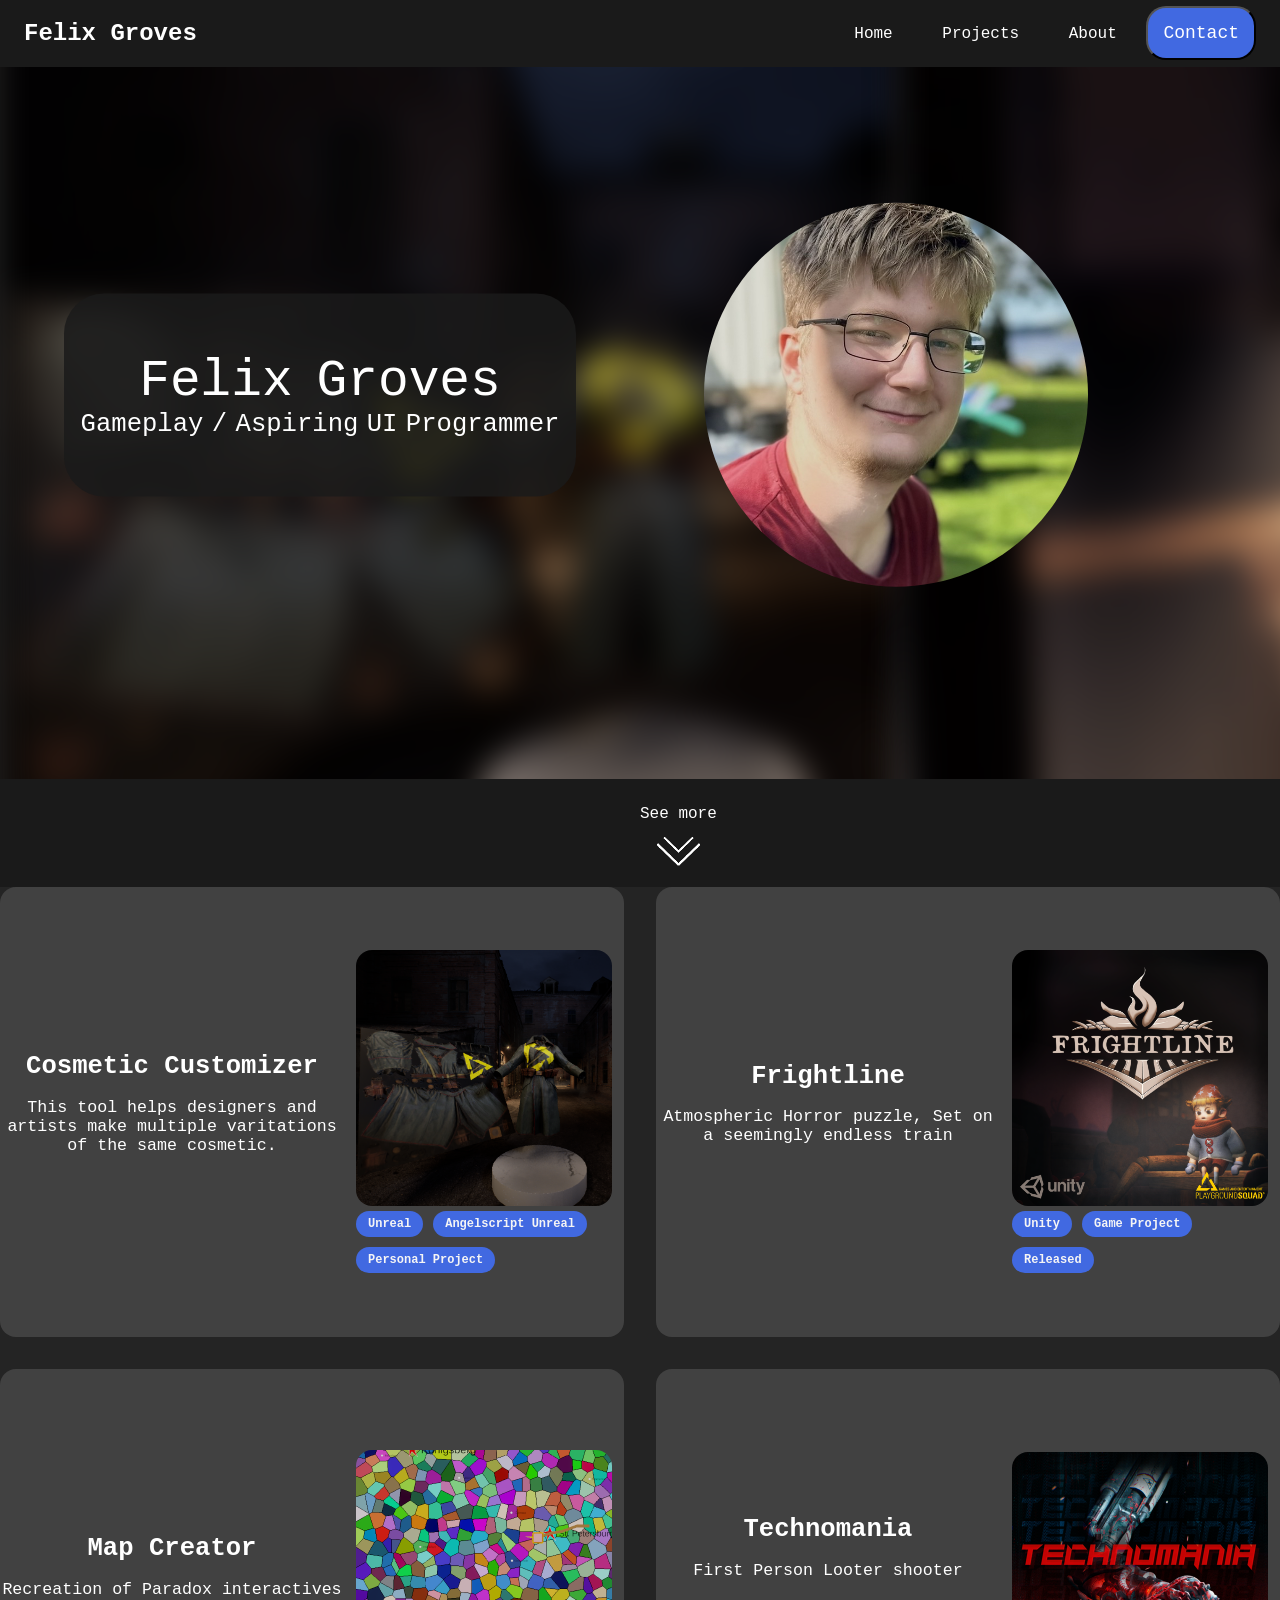
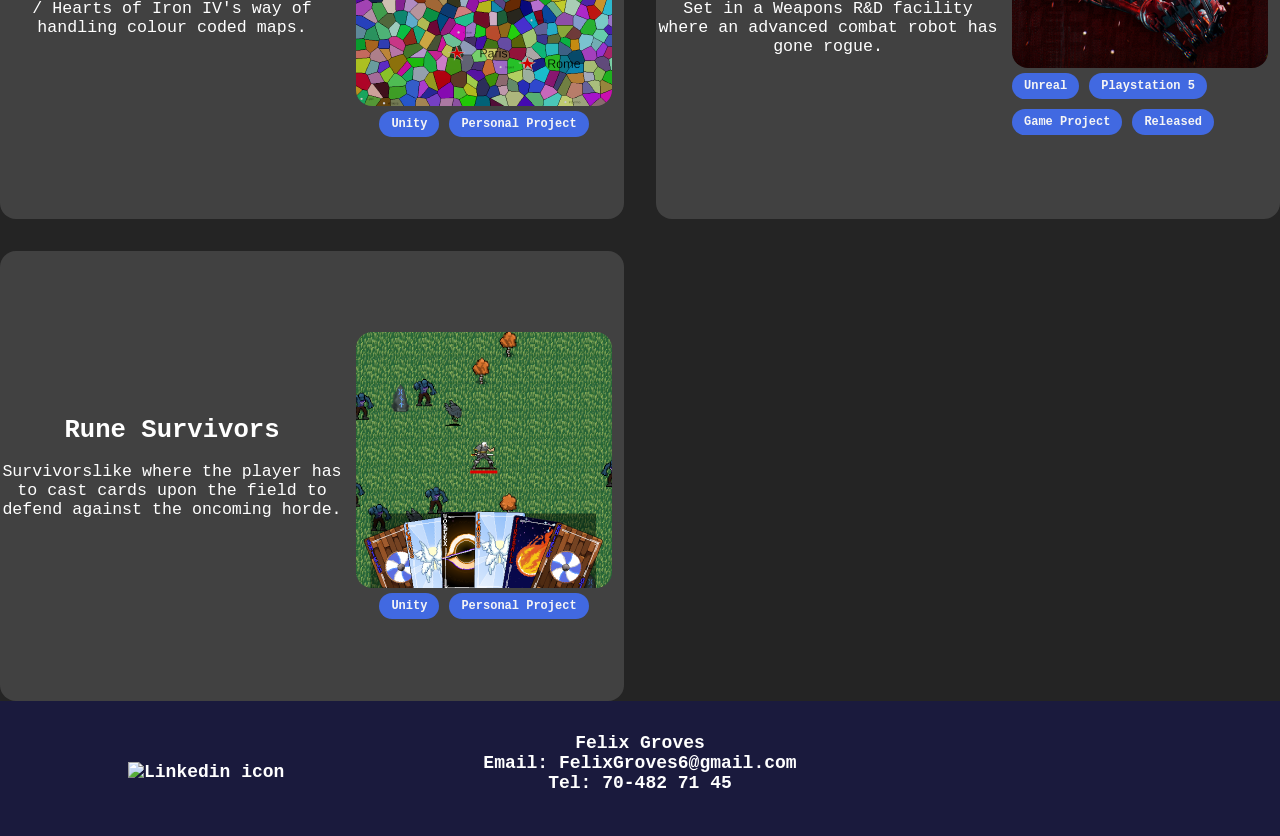
==== index.html @ 3f86c744 "New index style" ====
<!DOCTYPE html>
<html lang="en">
<head>
    <!-- Google tag (gtag.js) -->
<script async src="https://www.googletagmanager.com/gtag/js?id=G-2V5FHV90M7"></script>
<script>
  window.dataLayer = window.dataLayer || [];
  function gtag(){dataLayer.push(arguments);}
  gtag('js', new Date());

  gtag('config', 'G-2V5FHV90M7');
</script>
    <meta charset="UTF-8">
    <meta name="viewport" content="width=device-width, initial-scale=1.0">
    <title>Felix Groves Portfolio</title>

    <link href="https://fonts.googleapis.com/icon?family=Material+Icons"
      rel="stylesheet">
<link rel="stylesheet" href="css/GLOBAlstyle.css">
<link rel="stylesheet" href="css/HOMEstyle.css">
</head>

<body>
        <nav class="navigation">
            <div class="nav-left">
                <h1>Felix Groves</h1>
            </div>
            <div class="nav-right">
                <ul>
                <li><a href="index.html">Home</a></li>
                <li><a href="projectsPage.html">Projects</a></li>
                <li><a href="aboutme.html">About</a></li>
                <button class="contact" popovertarget="contactPopup">Contact</button>
            </ul>
            </div>
            <div id="contactPopup" popover>
                <div class="innerBorder">
                    <h2 id="ContactInfo"><strong>Contact Information</strong></h2>
                    <p><a href="mailto:FelixGroves6@gmail.com"><strong>Email:</strong> FelixGroves6@gmail.com</a></p>
                    <p><a href="tel:+46-70-482-71-45"><strong>Phone:</strong> 70-482 71 45</a></p>
                </div>
            </div>
        </nav>
    


    <section class="Intro">
        <div class="titleName">
            <p1><br>Felix Groves</p1>
            <br/>
            <p4>Gameplay / Aspiring UI Programmer<br> <br><br> </p4>
            
        </div>
        <img src="Images/Selfportrait.png" alt="profilePic" class="profilePic">
        <div class="IntroShutoff"></div>

        <!-- First set of images-->
         <div class="infinite-track">
        <img src="Images/CustomizerSnap.png" alt="1" >
        <img src="Images/FrightLineSnap.png"    alt="2" >
        <img src="Images/TechnomaniaSnap.png" alt="3" >
        <img src="Images/CardSurvivorSNAP.png"   alt="4" >
        <!-- duplicate set for seamless looping-->
        <img src="Images/CustomizerSnap.png" alt="1" >
        <img src="Images/FrightLineSnap.png"    alt="2" >
        <img src="Images/TechnomaniaSnap.png"           alt="3" >
        <img src="Images/CardSurvivorSNAP.png"   alt="4" >
        </div>

        <div class="SeeMore">

            <a href="#ProjectPreview" class="scroll-down"> 
                See more 
                <div><img src="Images/SeeMoreArrow.png" alt="SeeMoreArrow" class="arrow" ></div>
            </a>
        </div>

    </section>  
    <section id="ProjectPreview">
        <div class="projectView">
            <div class="ProjectText">
                <h class="projectTitle">Cosmetic Customizer</h>
                <p class="projectSubject">This tool helps designers and artists make multiple varitations of the same cosmetic.</p>
            </div>
            <div class="ProjectIMGs">
                <a href="Projects/MeshCustom/MeshCostum.html"><img src="Images/CustomizerSnap.png"></a>
                <div class="projectSoftware";>
                    <span><strong>Unreal</strong></span>
                    <span><strong>Angelscript Unreal</strong></span>
                    <span><strong>Personal Project</strong></span>
                </div>
            </div>
        </div>
        <div class="projectView">
            <div class="ProjectText">
                <h class="projectTitle">Frightline</h>
                <p class="projectSubject">Atmospheric Horror puzzle, Set on a seemingly endless train</p>
            </div>
            <div class="ProjectIMGs">
                <a href="Projects/Frightline/FrightlinePage.html"><img src="Images/SquareFrightline.png"></a>
                <div class="projectSoftware";>
                    <span><strong>Unity</strong></span>
                    <span><strong>Game Project</strong></span>
                    <span><strong>Released</strong></span>
                </div>
            </div>
        </div>
        <div class="projectView">
            <div class="ProjectText">
                <h class="projectTitle">Map Creator</h>
                <p class="projectSubject">Recreation of Paradox interactives / Hearts of Iron IV's way of handling colour coded maps.</p>
            </div>
            <div class="ProjectIMGs">
                <a href="Projects/MapCreator/MapPage.html"><img src="Images/MapProjectSNAP.png"></a>
                <div class="projectSoftware";>
                    <span><strong>Unity</strong></span>
                    <span><strong>Personal Project</strong></span>
                </div>
            </div>
        </div>
        <div class="projectView">
            <div class="ProjectText">
                <h class="projectTitle">Technomania</h>
                <p class="projectSubject">First Person Looter shooter<br><br>Set in a Weapons R&D facility where an advanced combat robot has gone rogue.</p>
            </div>
            <div class="ProjectIMGs">
                <a href="Projects/Technomania/Technomania.html"><img src="Images/Technomania-Cover.png"></a>
                <div class="projectSoftware";>
                    <span><strong>Unreal</strong></span>
                    <span><strong>Playstation 5</strong></span>
                    <span><strong>Game Project</strong></span>
                    <span><strong>Released</strong></span>
                </div>
            </div>
        </div>
        <div class="projectView">
            <div class="ProjectText">
                <h class="projectTitle">Rune Survivors</h>
                <p class="projectSubject">Survivorslike where the player has to cast cards upon the field to defend against the oncoming horde.</p>
            </div>
            <div class="ProjectIMGs">
                <a href="Projects/CardSurvivors/CardSurvivors.html"><img src="Images/CardSurvivorSNAP.png"></a>
                <div class="projectSoftware";>
                    <span><strong>Unity</strong></span>
                    <span><strong>Personal Project</strong></span>
                </div>
            </div>
        </div>
    </section>
    <footer>
        <div>
            <h1>Felix Groves</p1> <br>
            <p1><a href="mailto:FelixGroves6@gmail.com">Email: FelixGroves6@gmail.com</a></p1><br>
            <p1><a href="tel:+46-70-482-71-45">Tel: 70-482 71 45</a></p1><br>
            <a href="https://www.linkedin.com/in/felix-groves/" target="_blank" class="Linkedin">
            <img id="linkedin" src="https://upload.wikimedia.org/wikipedia/commons/c/ca/LinkedIn_logo_initials.png" alt="Linkedin icon" id="LinkedinImg"/>
            </a>
        </div>
    </footer>
    <a href="#" class="back2top">
        <span class="material-icons">arrow_upward</span>

    </a>
</body>
</html>
---- css/GLOBAlstyle.css ----
html{
    scroll-behavior:  smooth;
}
body{
    background: rgb(36, 36, 36);
    color: white;
    font-family: 'Courier New', Courier, monospace;
    margin: 0;
    padding: 0;
    overflow-x: hidden ;
}
.navigation {
    position: sticky;
    background-color: rgb(26,26,26);
    display: grid;
    grid-template-columns: auto 1fr auto;
    align-items: center;
    top: 0;
    padding-right: 1.5rem;
    padding-left: 1.5rem;
    z-index: 15;
}
.nav-left {
    display: flex;
    gap: 1.5rem;
    align-items: center;
}
.nav-right {
    display: flex;
    gap: 1.5rem;
    grid-column: 3;
    align-items: center;
}
.nav-right li{
    color: white;
    text-decoration: none;
}
.nav-right a{
    color: white;
    text-decoration: none;
}
h1 {
    color: white;
}
header{
    background-color: rgb(26, 26, 26);
    padding: 20px;
    display: flex;
    justify-content: space-between;
    
}
ul{
    margin: 0;
    padding: 0;
    text-decoration: none;
}
li{
    display: inline-block;
    margin: 0 20px 0;
}
a{
    text-decoration: none;
    color: white;
}
.contact{
    background:royalblue;
    color: white;
    padding: 15px;
    border-radius: 20px;
    font-size: large;
    font-family: 'Courier New', Courier, monospace;
}
[popover]{
    border: 1px solid black;
    padding: 1.5rem;
    border-radius: 8px;
    box-shadow: 0 10px 25px rgba(0,0,0,0.1);

    margin-right: 0%;
    margin-top: 4.25%;

    background-color: rgb(39, 36, 36);
}
.innerBorder{
    background-color: rgb(61, 65, 65);
    padding: 1.5rem;
    border-radius: 8px;
}
#ContactInfo{
    font-size: large;
    color: aliceblue;
}
[popover]::backdrop {
    background-color: rgba(0, 0, 0, 0.3);
}
footer{
    position: absolute;
    height: 15%;
    width: 100%;
    background-color: rgb(26, 26, 61);
    text-align: center;
}
footer h1{
    margin-top: 2.5%;
    font-size: large;
}

.Linkedin img{
   height: 4vh;
    position:absolute;
    left: 10%;
    top: 45%;
}
.back2top{
    position: fixed;
    bottom: 2rem;
    right: 2rem;
    display: inline-flex;
    align-items: center;
    justify-content: center;
    background-color: royalblue;
    border-radius: 0.5rem;
    padding: 0.5rem;
    text-decoration: none;
    transition: 0.2s ease-out;
}
.back2top span{
    color: white;
    font-size: 2rem;
    transition: 0.2s ease-out;
}
.back2top:hover{
    background-color: royalblue;
}
.back2top:hover span{
    transform: translateY((1rem));
}
---- css/HOMEstyle.css ----
section{
    display: flex;
    flex-direction: row;
}
.Intro{
    position: relative;
    width: 100%;
    height: calc(100vh - 80px);
    overflow: hidden;
    display: flex;
    align-items: center;
    
}
.titleName{
    position: absolute;
    top: 40%;
    left: 25%;
    transform: translate(-50%,-50%);
    z-index: 10;
    width: 40vw;
    height: auto;
    text-align: center;
    color: white;
    pointer-events: none;
    font-family: 'Courier New', Courier, monospace;;
    background-color: rgb(26,26,26,0.85);
    border-radius: 2.5rem;
    
}
.titleName p1{
font-size: 4vw;
    word-spacing: -7px;
    font-weight: 300;
    text-wrap: nowrap;

}
.titleName p4{
    font-size: 2vw;
    word-spacing: -7px;
    font-weight: 300;
    text-wrap: nowrap;
    
}

.profilePic{
    width: 50vw;
    position: absolute;
     z-index: 10;
     top: 40%;
    right: 30%;
    transform: translate(50%,-50%);
    clip-path: circle(30%);
    border-color: black;
}
.IntroShutoff{
    position: absolute;
    z-index: 9;
    width: 100%;
    height: 12vh;
    bottom: 0%;
    background-color: rgb(26,26,26);

}

.WelcomeImage{
    height: 100%;
    z-index: -100;
    object-fit: cover;
    object-position: center;
}
.infinite-track{
display: flex;
width: calc(200% + 40px);
animation: scrollHorizontal 20s linear infinite;
}
.infinite-track img{
    width: 100vw;
    height: 100vh;
    object-fit: cover;
    filter: blur(1rem);
}
@keyframes scrollHorizontal {
    0% { transform: translateX(0);}
    100% { transform: translateX(-99%);}
}

.SeeMore{
    z-index: 10;
    position: absolute;
    margin: 0 auto;
    transform: translate(-50%,-50%);
    bottom: 10%;
    left: 50%;
}

.scroll-down {
    position: absolute;
    text-decoration: none;
    color: white;
    text-align: center;
    text-wrap: nowrap;
    animation: bobbing 2s infinite ease-in-out;
    
}

.arrow{    
    display: inline-block;
    padding: 5%;
    width: 55%;
    
    margin-top: 10px;
}
@keyframes bobbing {
    0%, 100% { transform: translate(-50%,0);}
    50% {transform: translate(-50%, -15%);}
}


#ProjectPreview{
    width: auto;
    height: auto;
    display:grid;
    grid-template-columns: repeat(2, 1fr);
    align-items: center;
    justify-items: center;
    row-gap: 2rem;
    column-gap: 2rem;
}
    .projectView{
        width: auto;
    height: 50vh;
    background-color: rgb(94, 94, 94,0.5);
    display: flex;
    margin: 0 auto;
    align-items: center;
    justify-items: center;
    text-align: center;
    border-radius: 1rem;

    }
        .ProjectText{
            display: flex;
            flex-direction: column;
        }
            .projectTitle{
                font-size: 2vw;
                font-weight: 900;
            }
            .projectSubject{
                font-size: 1.3vw;
            }

        .ProjectIMGs{
            display: flex;
            flex-direction: column;
            align-items: center;
            padding: 6px 12px;
        }
        .ProjectIMGs img{
            width: 20vw;
            height: auto;
            border-radius: 1rem;
        }
            .projectSoftware{
                display: flex;
                gap: 10px;
                flex-wrap: wrap;
                
            }
            .projectSoftware span{
                background: royalblue;
                padding: 6px 12px;
                border-radius: 20px;
                font-size: 0.75rem;
                color: whitesmoke;
            }
            .projectSoftware img{
                width: 10vw;
            }

















h2{
   
    margin: 0 auto;
    margin-top: 5%;
    right: 50%;
    font-size: xxx-large;
    height: 5%;
}
.articleDesc{
    display: flex;
    flex-direction: column;

}
.articleDesc p2{
    margin-top:35%;
    font-size: xx-large;
    width: 45rem;
    z-index: 11;
}
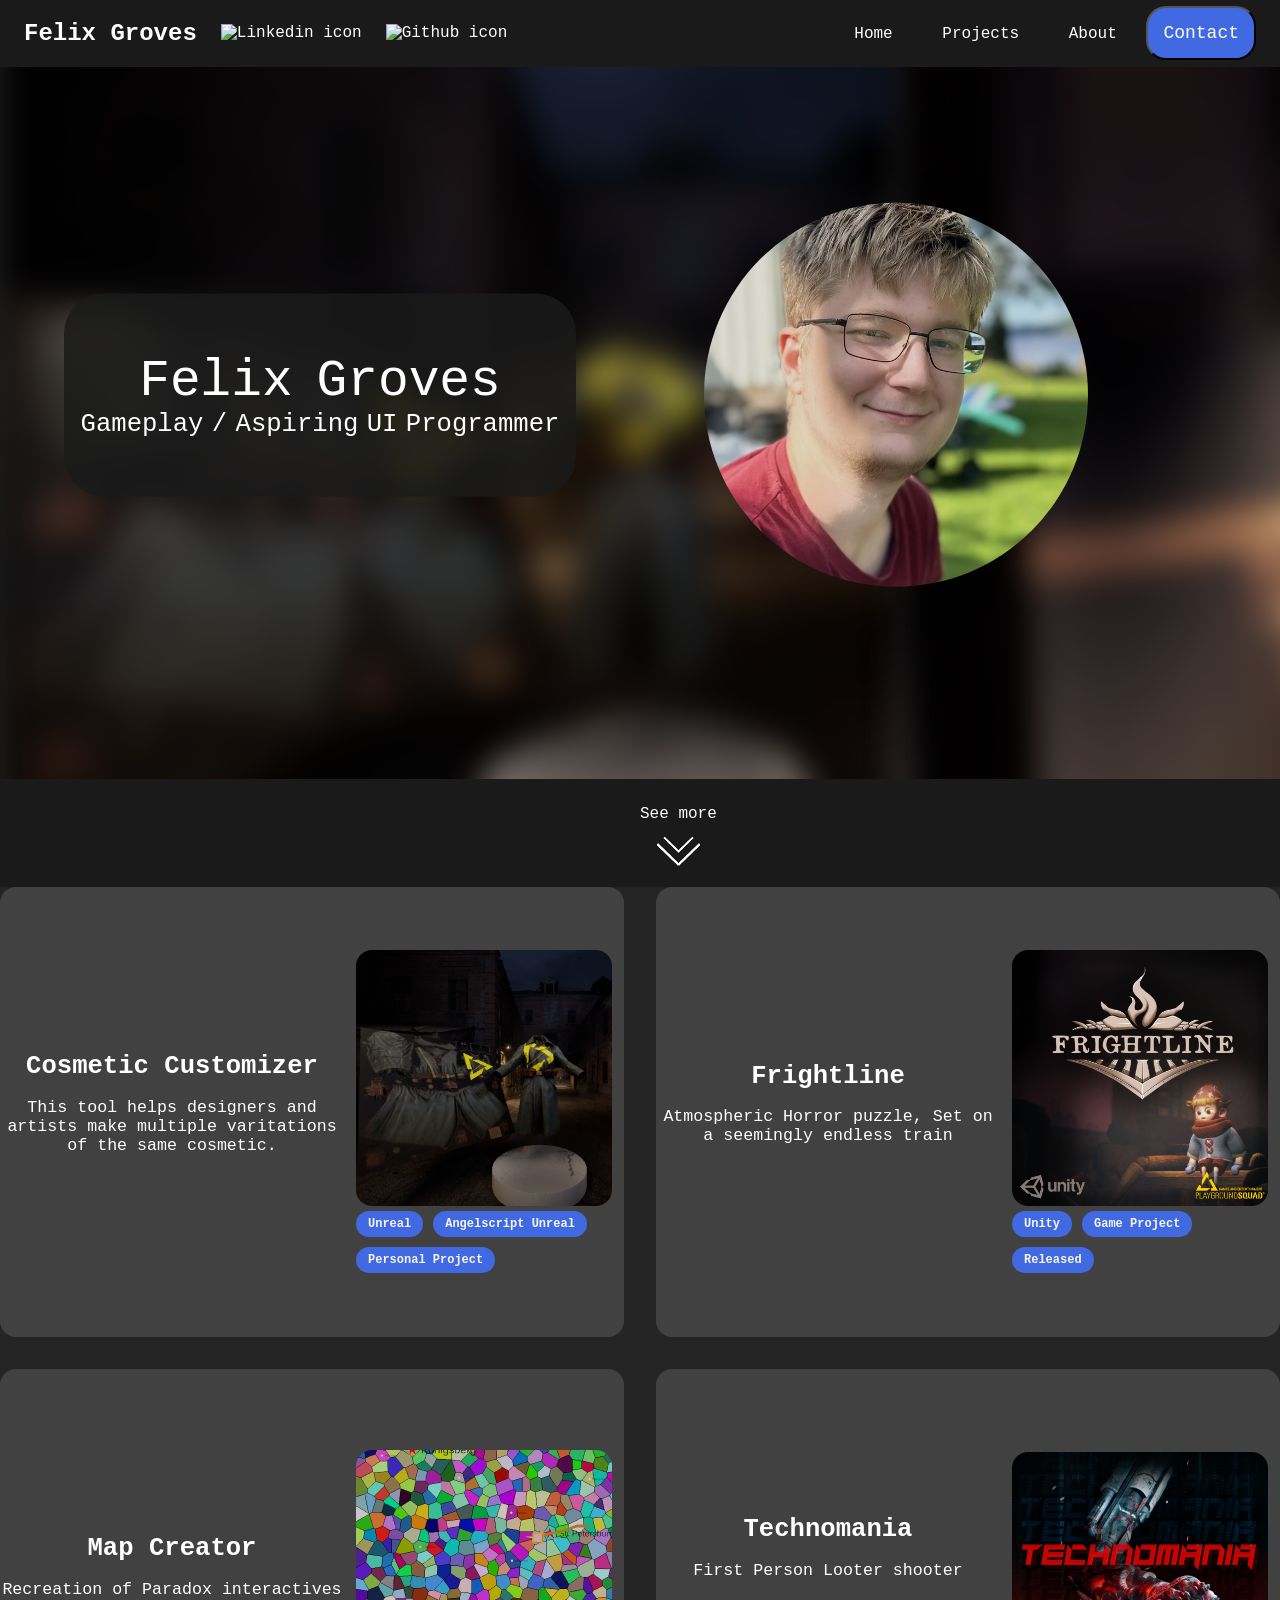
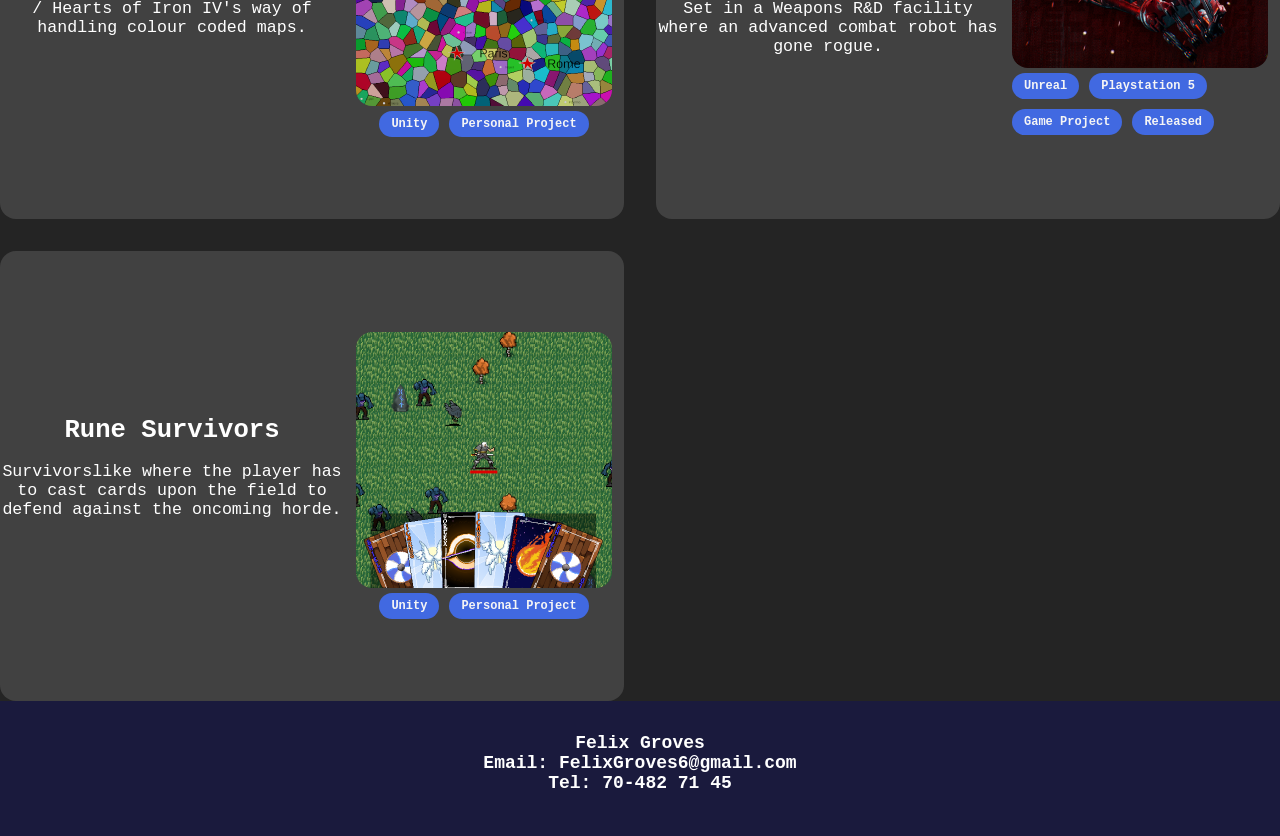
==== commit 99f5f435: "New icons" ====
--- a/index.html
+++ b/index.html
@@ -24,6 +24,11 @@
         <nav class="navigation">
             <div class="nav-left">
                 <h1>Felix Groves</h1>
+                <a href="https://www.linkedin.com/in/felix-groves/" target="_blank" class="Linkedin">
+                <img id="linkedin" src="https://upload.wikimedia.org/wikipedia/commons/c/ca/LinkedIn_logo_initials.png" alt="Linkedin icon" id="LinkedinImg"/>
+
+                <a href="https://github.com/GrinGich" target="_blank" class="Github">
+                <img id="linkedin" src="https://upload.wikimedia.org/wikipedia/commons/thumb/2/24/Github_logo_svg.svg/640px-Github_logo_svg.svg.png" alt="Github icon" id="GithubIcon"/>
             </div>
             <div class="nav-right">
                 <ul>
@@ -152,8 +157,7 @@
             <h1>Felix Groves</p1> <br>
             <p1><a href="mailto:FelixGroves6@gmail.com">Email: FelixGroves6@gmail.com</a></p1><br>
             <p1><a href="tel:+46-70-482-71-45">Tel: 70-482 71 45</a></p1><br>
-            <a href="https://www.linkedin.com/in/felix-groves/" target="_blank" class="Linkedin">
-            <img id="linkedin" src="https://upload.wikimedia.org/wikipedia/commons/c/ca/LinkedIn_logo_initials.png" alt="Linkedin icon" id="LinkedinImg"/>
+
             </a>
         </div>
     </footer>
--- a/css/GLOBAlstyle.css
+++ b/css/GLOBAlstyle.css
@@ -24,6 +24,9 @@
     display: flex;
     gap: 1.5rem;
     align-items: center;
+}
+.nav-left img{
+    
 }
 .nav-right {
     display: flex;
@@ -106,8 +109,12 @@
 }
 
 .Linkedin img{
-   height: 4vh;
-    position:absolute;
+    height: 4vh;
+    left: 10%;
+    top: 45%;
+}
+.Github img{
+    height: 4vh;
     left: 10%;
     top: 45%;
 }
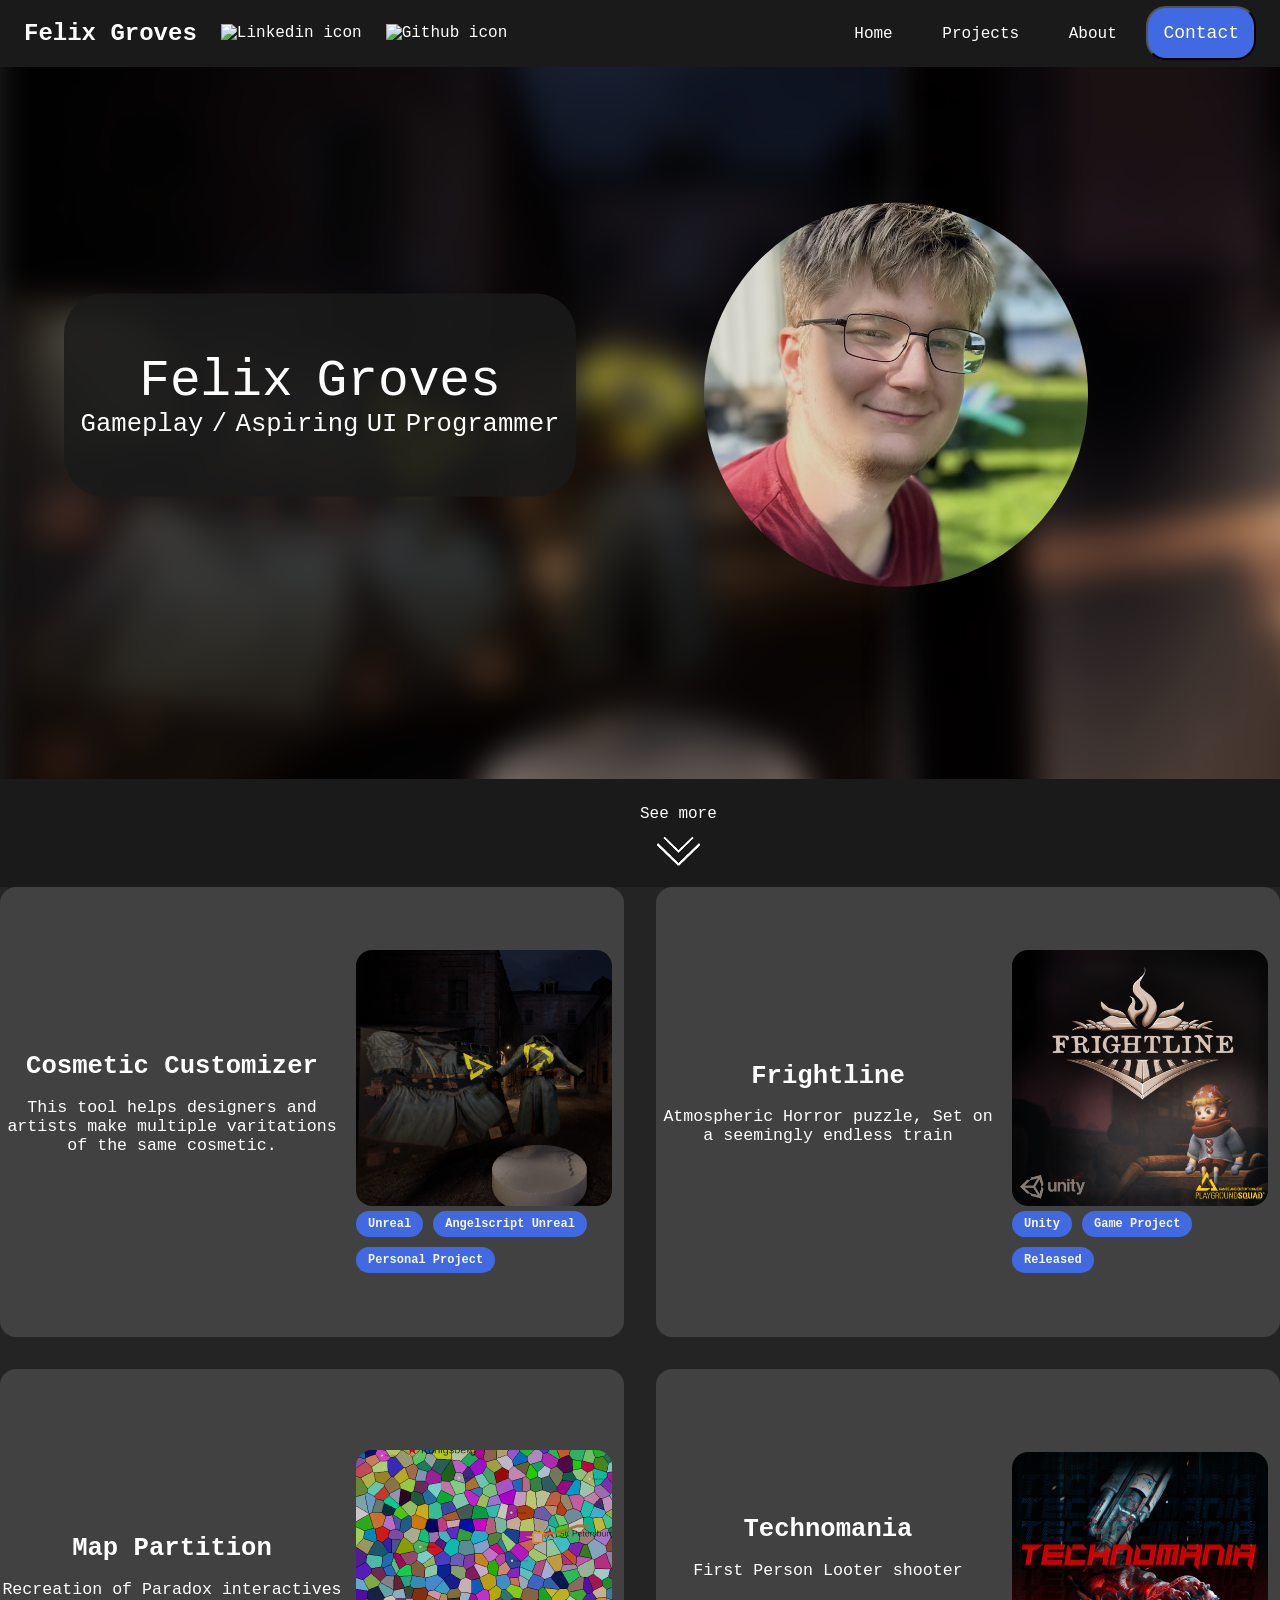
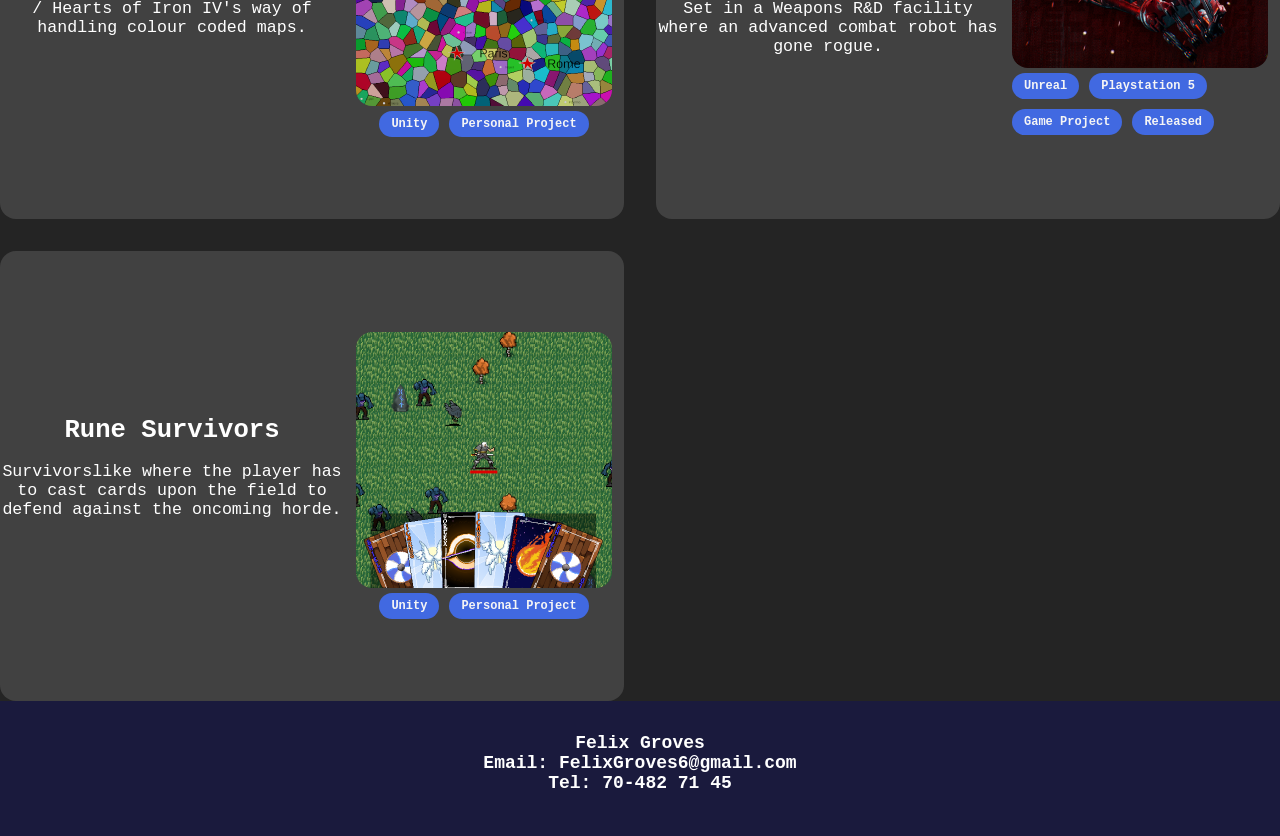
==== commit d15eb1ec: "Updated the Map Partition Page" ====
--- a/index.html
+++ b/index.html
@@ -112,7 +112,7 @@
         </div>
         <div class="projectView">
             <div class="ProjectText">
-                <h class="projectTitle">Map Creator</h>
+                <h class="projectTitle">Map Partition</h>
                 <p class="projectSubject">Recreation of Paradox interactives / Hearts of Iron IV's way of handling colour coded maps.</p>
             </div>
             <div class="ProjectIMGs">
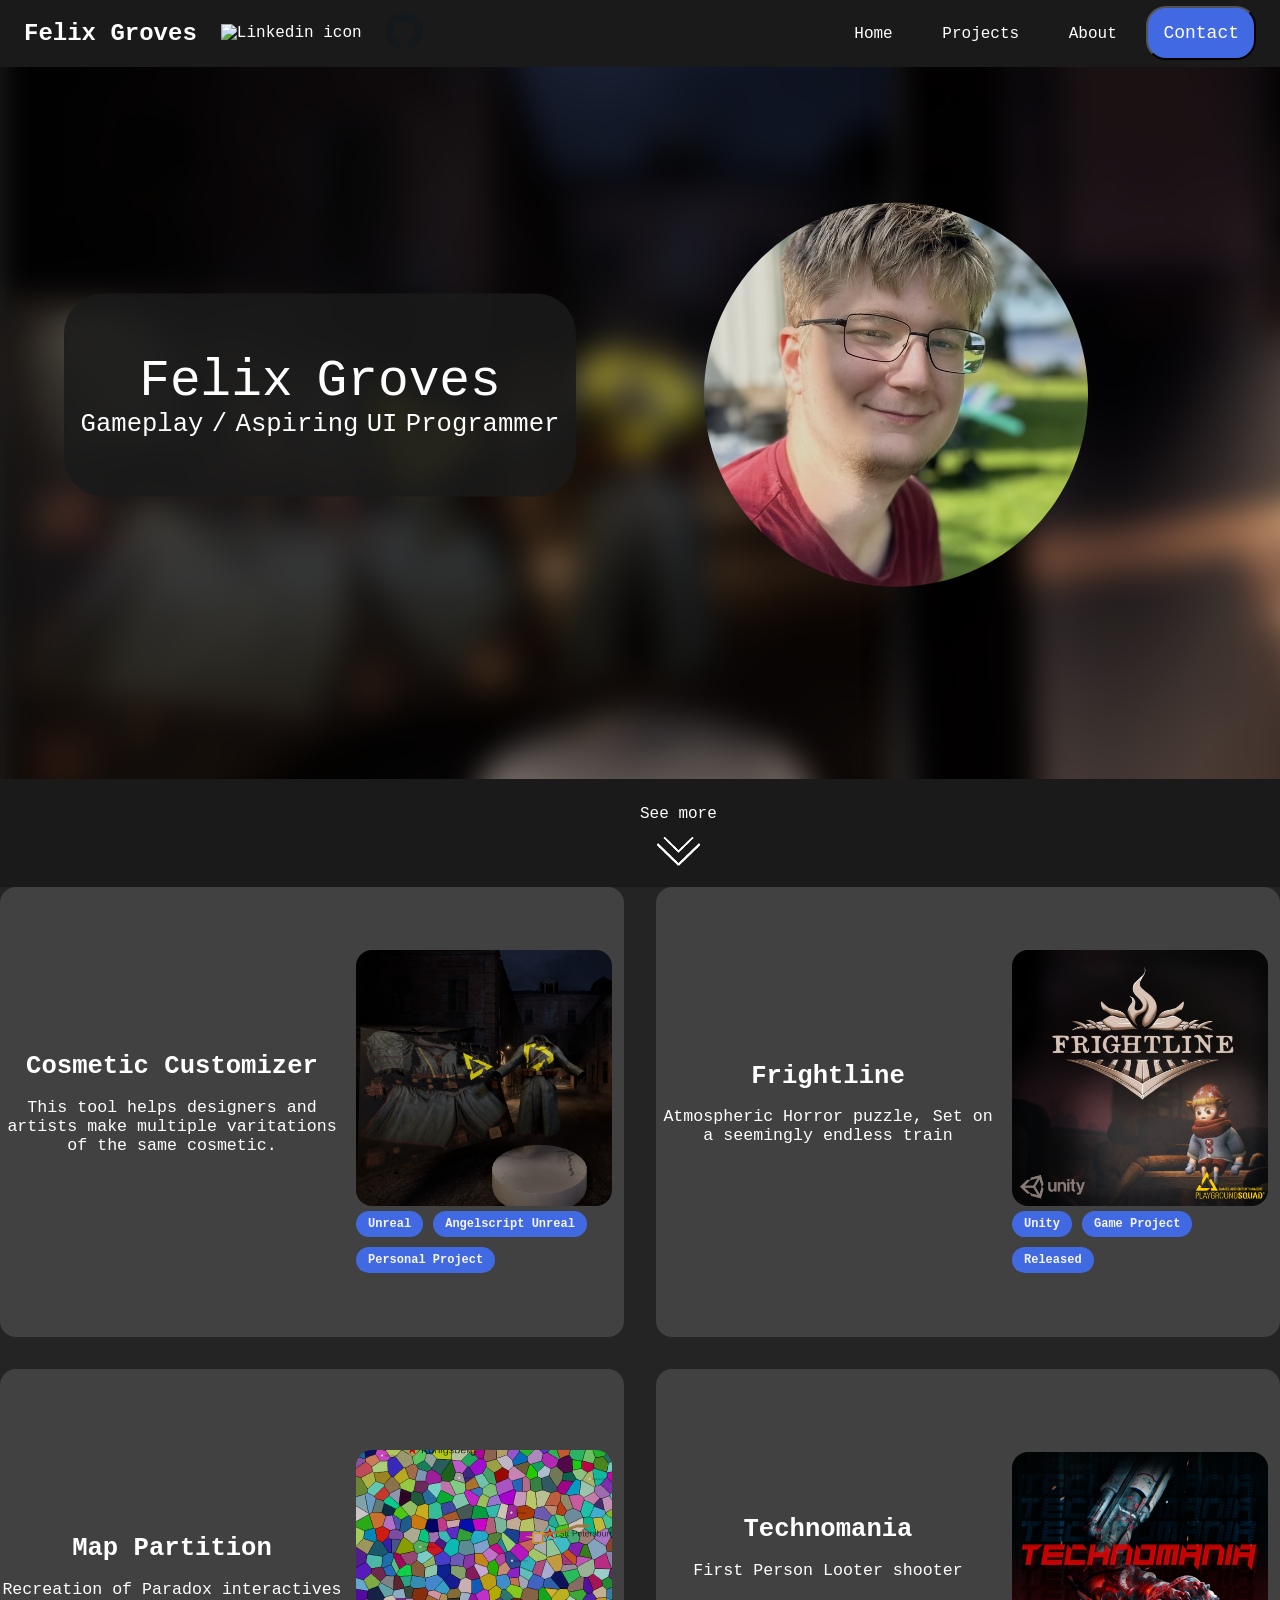
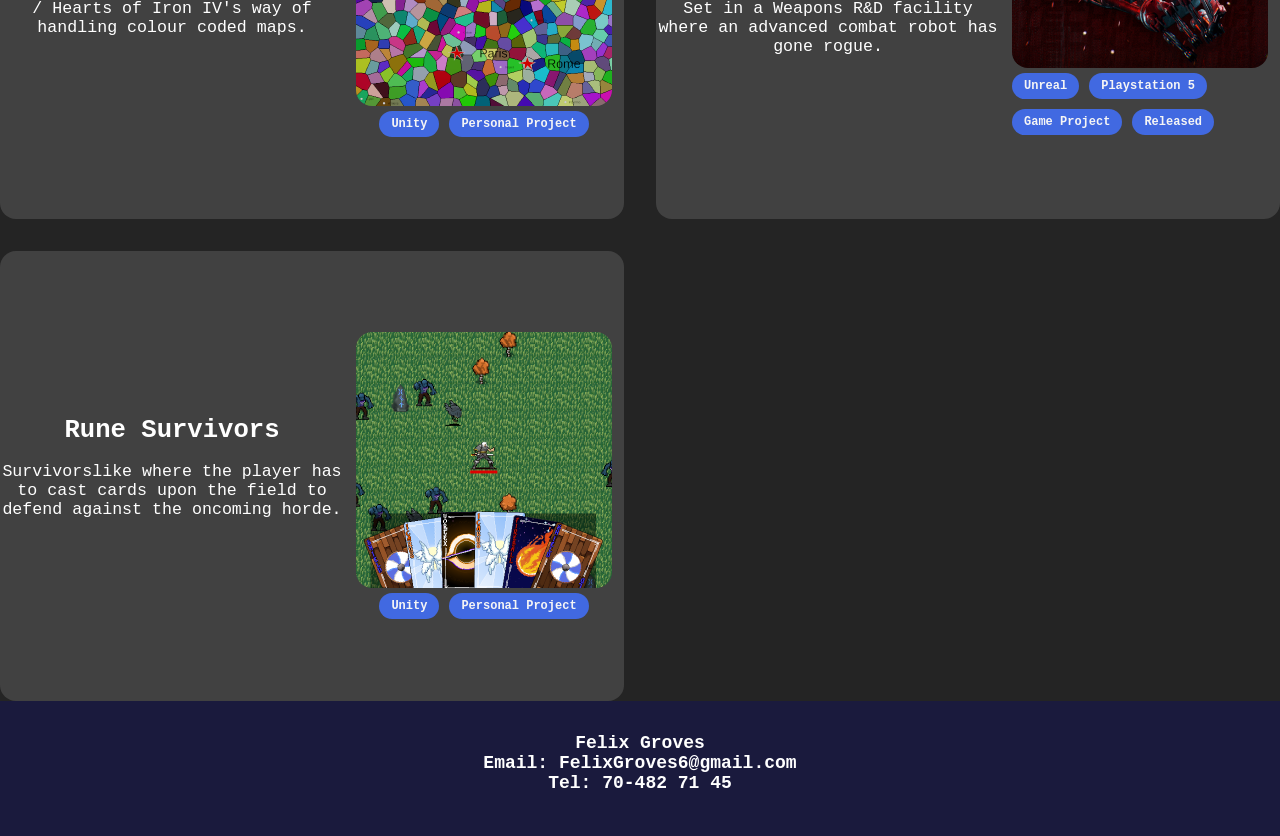
==== commit 28fc59d5: "Fixed Github Icon" ====
--- a/index.html
+++ b/index.html
@@ -23,12 +23,12 @@
 <body>
         <nav class="navigation">
             <div class="nav-left">
-                <h1>Felix Groves</h1>
+                <h1><a href="index.html">Felix Groves</a></h1>
                 <a href="https://www.linkedin.com/in/felix-groves/" target="_blank" class="Linkedin">
                 <img id="linkedin" src="https://upload.wikimedia.org/wikipedia/commons/c/ca/LinkedIn_logo_initials.png" alt="Linkedin icon" id="LinkedinImg"/>
 
                 <a href="https://github.com/GrinGich" target="_blank" class="Github">
-                <img id="linkedin" src="https://upload.wikimedia.org/wikipedia/commons/thumb/2/24/Github_logo_svg.svg/640px-Github_logo_svg.svg.png" alt="Github icon" id="GithubIcon"/>
+                <img id="Github" src="../../Images/Octicons-mark-github.svg.png" alt="Github icon" id="GithubIcon"/>
             </div>
             <div class="nav-right">
                 <ul>
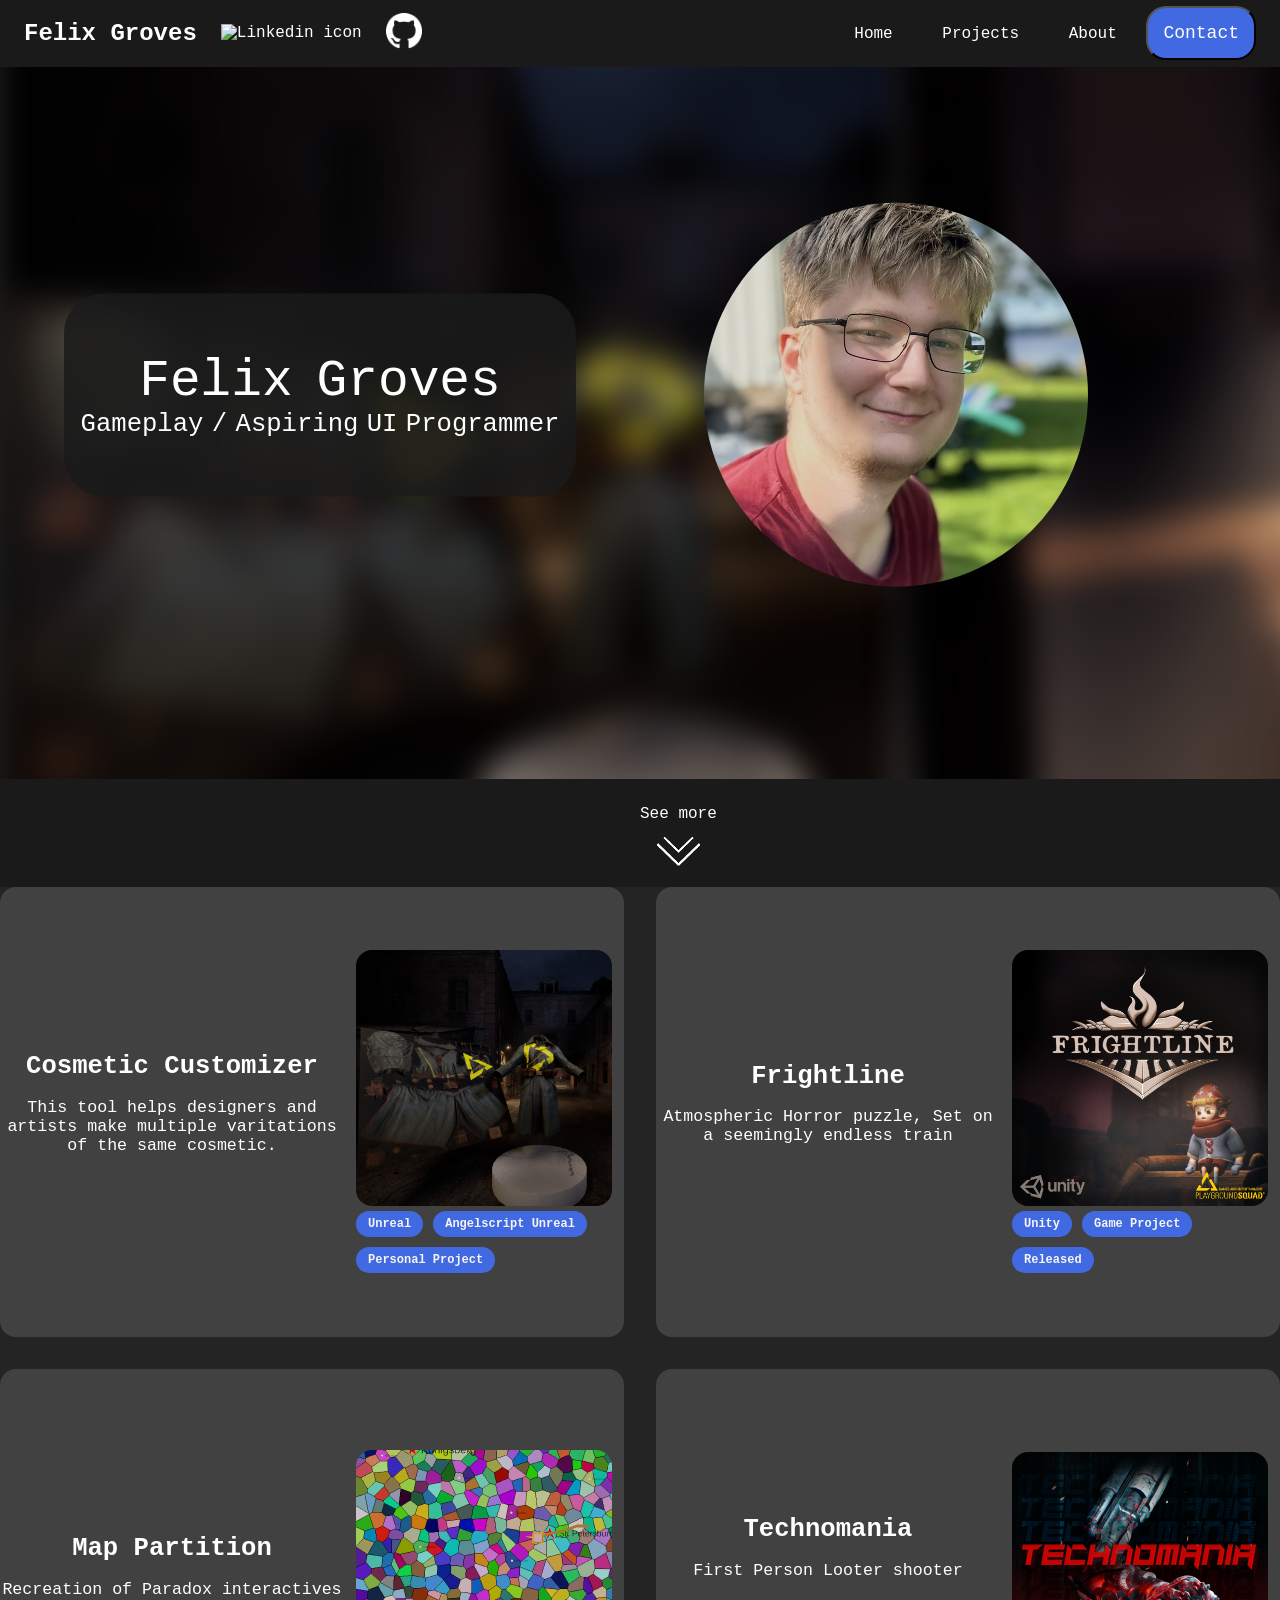
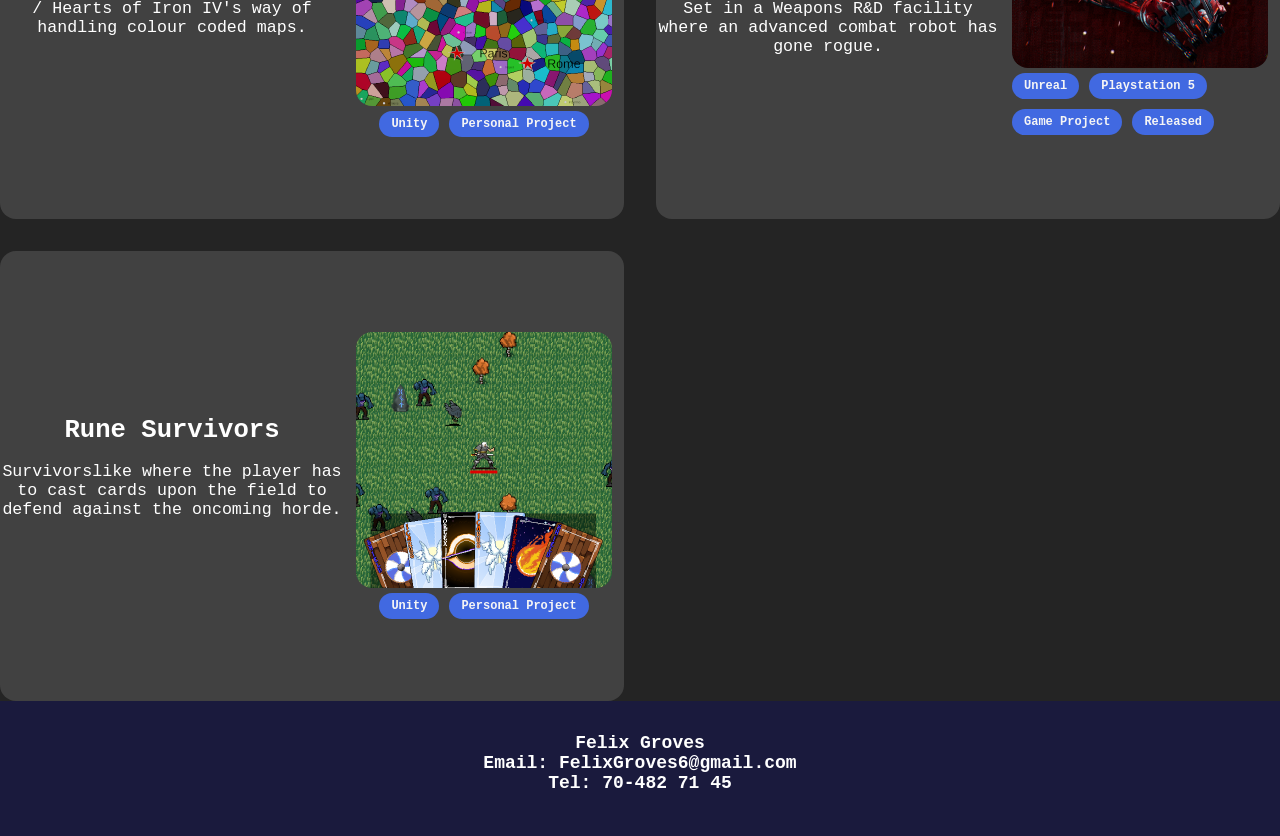
==== commit e267a930: "Second Github Icon Fix" ====
--- a/index.html
+++ b/index.html
@@ -28,7 +28,7 @@
                 <img id="linkedin" src="https://upload.wikimedia.org/wikipedia/commons/c/ca/LinkedIn_logo_initials.png" alt="Linkedin icon" id="LinkedinImg"/>
 
                 <a href="https://github.com/GrinGich" target="_blank" class="Github">
-                <img id="Github" src="../../Images/Octicons-mark-github.svg.png" alt="Github icon" id="GithubIcon"/>
+                <img id="Github" src="../../Images/Github.png" alt="Github icon" id="GithubIcon"/>
             </div>
             <div class="nav-right">
                 <ul>
